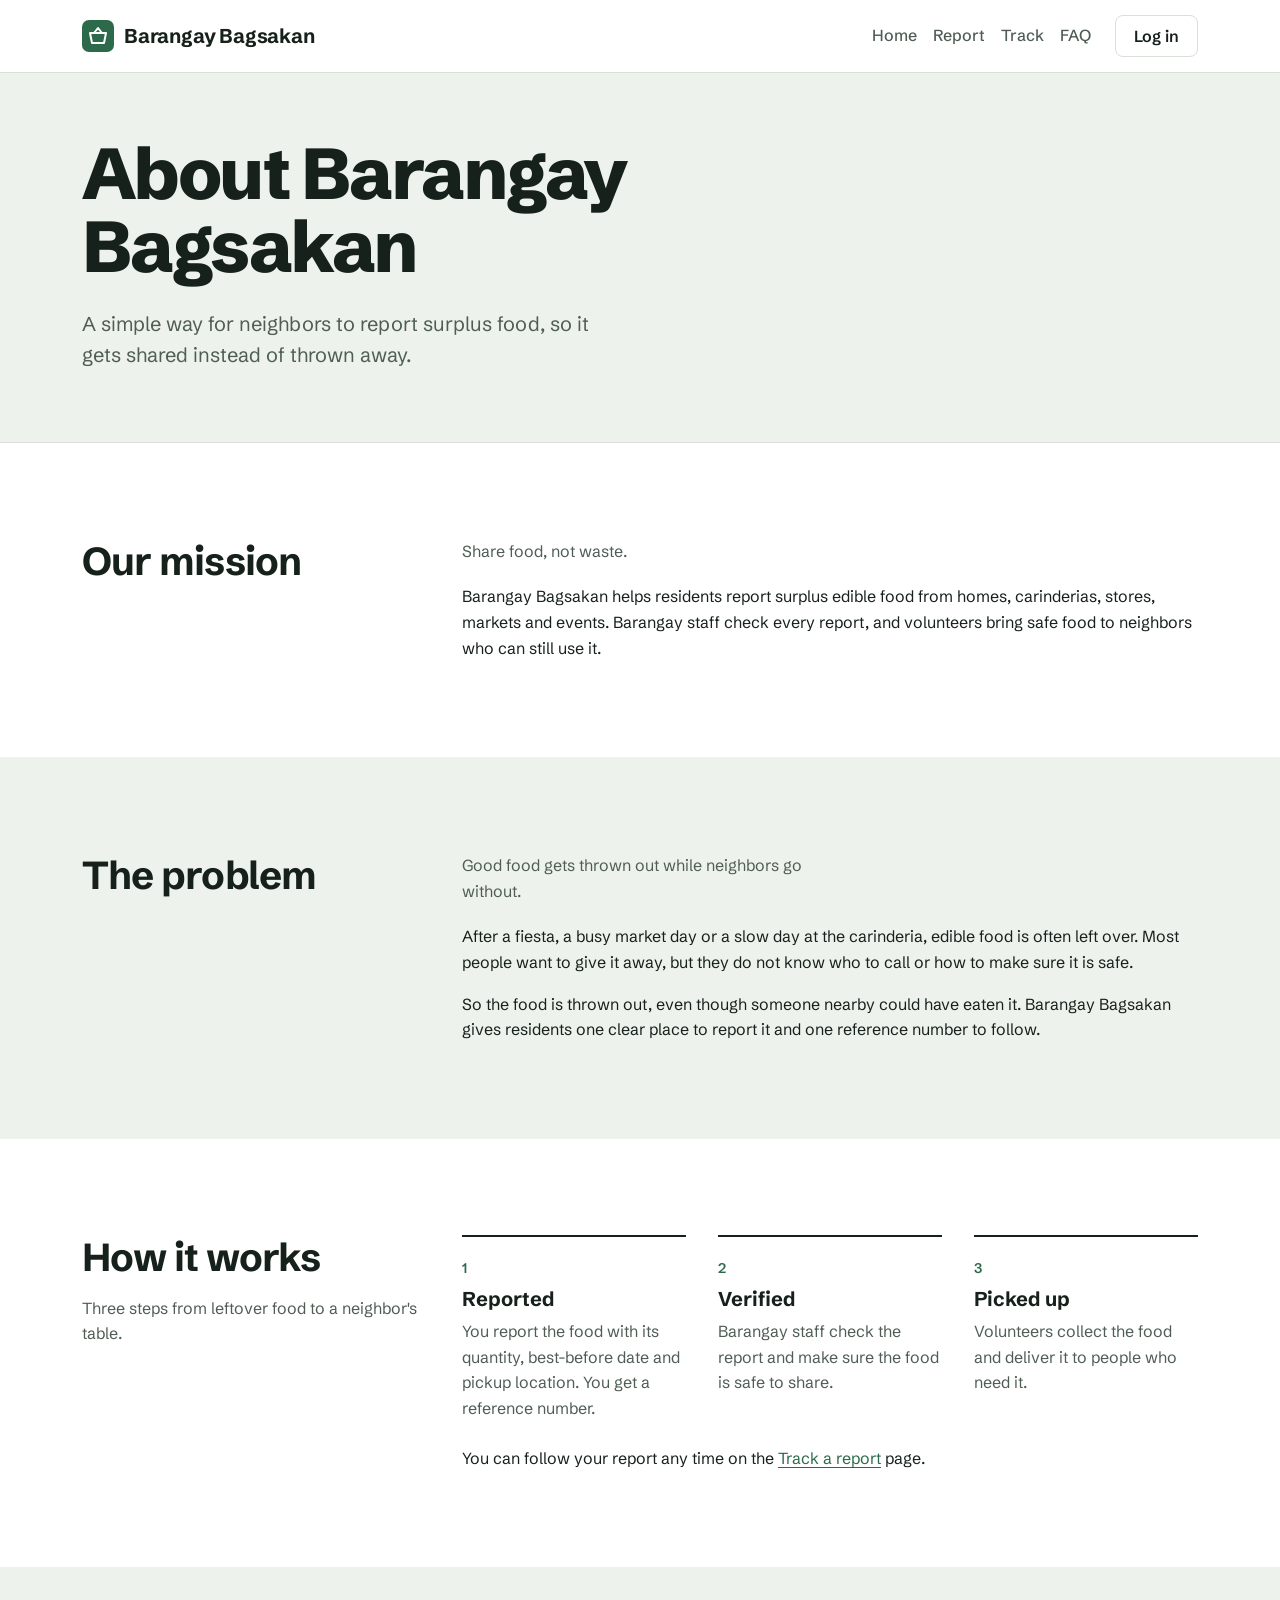
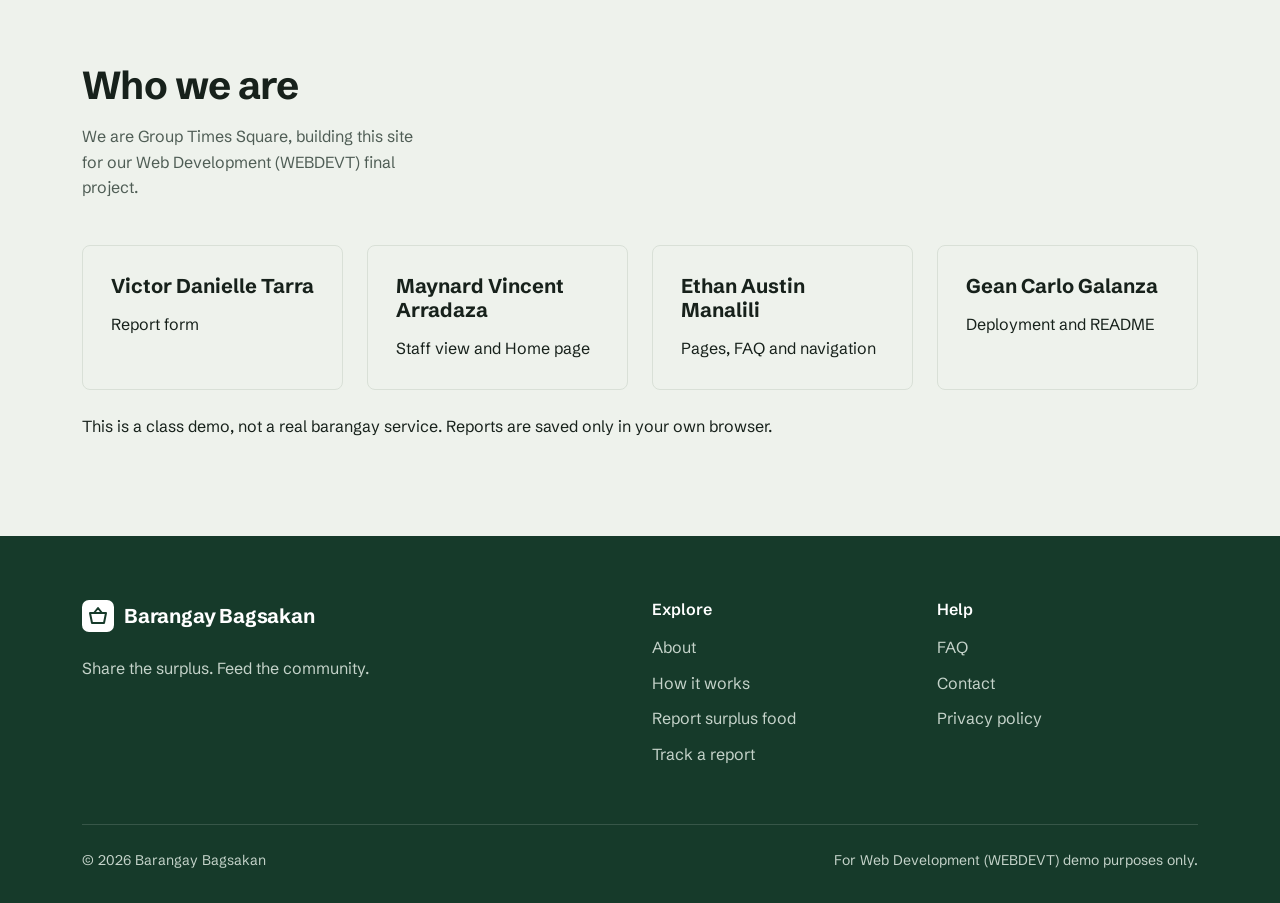
==== about.html @ 2eef6abc "fix FAQ search, add About, Privacy and Login pages" ====
<!doctype html>
<html lang="en">
<head>
    <meta charset="utf-8">
    <meta name="viewport" content="width=device-width, initial-scale=1">
    <meta name="description" content="Learn why Barangay Bagsakan exists, how it works, and who built it.">
    <meta name="theme-color" content="#ffffff">
    <title>About | Barangay Bagsakan</title>

    <!-- Bootstrap 5: grid, navbar (hamburger menu) -->
    <link href="https://cdn.jsdelivr.net/npm/bootstrap@5.3.3/dist/css/bootstrap.min.css" rel="stylesheet" integrity="sha384-QWTKZyjpPEjISv5WaRU9OFeRpok6YctnYmDr5pNlyT2bRjXh0JMhjY6hW+ALEwIH" crossorigin="anonymous">

    <!-- One typeface for the whole site: Schibsted Grotesk -->
    <link rel="preconnect" href="https://fonts.googleapis.com">
    <link rel="preconnect" href="https://fonts.gstatic.com" crossorigin>
    <link href="https://fonts.googleapis.com/css2?family=Schibsted+Grotesk:wght@400;500;600;700;800&display=swap" rel="stylesheet">

    <link rel="stylesheet" href="style.css">
</head>
<body>
    <a class="skip-link" href="#main">Skip to content</a>

    <!-- ========== NAVIGATION (same as every page) ========== -->
    <header class="site-header sticky-top">
        <nav class="navbar navbar-expand-lg" aria-label="Main navigation">
            <div class="container">
                <a class="brand" href="index.html">
                    <svg class="brand-mark" viewBox="0 0 32 32" aria-hidden="true">
                        <rect width="32" height="32" rx="7" />
                        <path d="M8 13h16l-2 10H10z" />
                        <path d="M12 13l4-5 4 5" />
                    </svg>
                    Barangay Bagsakan
                </a>

                <button class="navbar-toggler" type="button" data-bs-toggle="collapse" data-bs-target="#main-menu" aria-controls="main-menu" aria-expanded="false" aria-label="Open menu">
                    <span class="hamburger" aria-hidden="true"><span></span><span></span><span></span></span>
                </button>

                <div class="collapse navbar-collapse" id="main-menu">
                    <ul class="navbar-nav ms-auto align-items-lg-center">
                        <li class="nav-item"><a class="nav-link" href="index.html">Home</a></li>
                        <li class="nav-item"><a class="nav-link" href="report.html">Report</a></li>
                        <li class="nav-item"><a class="nav-link" href="track.html">Track</a></li>
                        <li class="nav-item"><a class="nav-link" href="faq.html">FAQ</a></li>
                        <li class="nav-item nav-actions">
                            <a class="btn btn-outline" href="login.html">Log in</a>
                        </li>
                    </ul>
                </div>
            </div>
        </nav>
    </header>

    <main id="main">

        <section class="hero page-intro" aria-labelledby="page-title">
            <div class="container">
                <h1 class="hero-title" id="page-title">About Barangay Bagsakan</h1>
                <p class="hero-text">A simple way for neighbors to report surplus food, so it gets shared instead of thrown away.</p>
            </div>
        </section>

        <!-- Mission -->
        <section class="section" id="mission" aria-labelledby="mission-title">
            <div class="container">
                <div class="row gy-4">
                    <div class="col-lg-4">
                        <h2 class="section-title" id="mission-title">Our mission</h2>
                    </div>
                    <div class="col-lg-8">
                        <p class="section-lead">Share food, not waste.</p>
                        <p>Barangay Bagsakan helps residents report surplus edible food from homes, carinderias, stores, markets and events. Barangay staff check every report, and volunteers bring safe food to neighbors who can still use it.</p>
                    </div>
                </div>
            </div>
        </section>

        <!-- The problem -->
        <section class="section section-tinted" id="problem" aria-labelledby="problem-title">
            <div class="container">
                <div class="row gy-4">
                    <div class="col-lg-4">
                        <h2 class="section-title" id="problem-title">The problem</h2>
                    </div>
                    <div class="col-lg-8">
                        <p class="section-lead">Good food gets thrown out while neighbors go without.</p>
                        <p class="mb-3">After a fiesta, a busy market day or a slow day at the carinderia, edible food is often left over. Most people want to give it away, but they do not know who to call or how to make sure it is safe.</p>
                        <p>So the food is thrown out, even though someone nearby could have eaten it. Barangay Bagsakan gives residents one clear place to report it and one reference number to follow.</p>
                    </div>
                </div>
            </div>
        </section>

        <!-- How it works -->
        <section class="section" id="how" aria-labelledby="how-title">
            <div class="container">
                <div class="row gy-4">
                    <div class="col-lg-4">
                        <h2 class="section-title" id="how-title">How it works</h2>
                        <p class="section-lead">Three steps from leftover food to a neighbor's table.</p>
                    </div>
                    <div class="col-lg-8">
                        <ol class="steps">
                            <li class="step">
                                <span class="step-number">1</span>
                                <h3 class="step-title">Reported</h3>
                                <p>You report the food with its quantity, best-before date and pickup location. You get a reference number.</p>
                            </li>
                            <li class="step">
                                <span class="step-number">2</span>
                                <h3 class="step-title">Verified</h3>
                                <p>Barangay staff check the report and make sure the food is safe to share.</p>
                            </li>
                            <li class="step">
                                <span class="step-number">3</span>
                                <h3 class="step-title">Picked up</h3>
                                <p>Volunteers collect the food and deliver it to people who need it.</p>
                            </li>
                        </ol>
                        <p class="mt-4">You can follow your report any time on the <a href="track.html">Track a report</a> page.</p>
                    </div>
                </div>
            </div>
        </section>

        <!-- Who we are -->
        <section class="section section-tinted" id="team" aria-labelledby="team-title">
            <div class="container">
                <h2 class="section-title" id="team-title">Who we are</h2>
                <p class="section-lead">We are Group Times Square, building this site for our Web Development (WEBDEVT) final project.</p>

                <div class="row gy-4 mt-1">
                    <div class="col-sm-6 col-lg-3">
                        <div class="side-card h-100">
                            <h3 class="side-title">Victor Danielle Tarra</h3>
                            <p>Report form</p>
                        </div>
                    </div>
                    <div class="col-sm-6 col-lg-3">
                        <div class="side-card h-100">
                            <h3 class="side-title">Maynard Vincent Arradaza</h3>
                            <p>Staff view and Home page</p>
                        </div>
                    </div>
                    <div class="col-sm-6 col-lg-3">
                        <div class="side-card h-100">
                            <h3 class="side-title">Ethan Austin Manalili</h3>
                            <p>Pages, FAQ and navigation</p>
                        </div>
                    </div>
                    <div class="col-sm-6 col-lg-3">
                        <div class="side-card h-100">
                            <h3 class="side-title">Gean Carlo Galanza</h3>
                            <p>Deployment and README</p>
                        </div>
                    </div>
                </div>

                <p class="mt-4">This is a class demo, not a real barangay service. Reports are saved only in your own browser.</p>
            </div>
        </section>

    </main>

    <!-- ========== FOOTER (same as every page) ========== -->
    <footer class="site-footer">
        <div class="container">
            <div class="row gy-4">
                <div class="col-lg-5">
                    <a class="brand brand-light" href="index.html">
                        <svg class="brand-mark" viewBox="0 0 32 32" aria-hidden="true">
                            <rect width="32" height="32" rx="7" />
                            <path d="M8 13h16l-2 10H10z" />
                            <path d="M12 13l4-5 4 5" />
                        </svg>
                        Barangay Bagsakan
                    </a>
                    <p class="footer-tagline">Share the surplus. Feed the community.</p>
                </div>

                <nav class="col-6 col-lg-3 offset-lg-1" aria-label="Footer: explore">
                    <h2 class="footer-heading">Explore</h2>
                    <ul class="footer-links">
                        <li><a href="about.html">About</a></li>
                        <li><a href="index.html#how-it-works">How it works</a></li>
                        <li><a href="report.html">Report surplus food</a></li>
                        <li><a href="track.html">Track a report</a></li>
                    </ul>
                </nav>

                <nav class="col-6 col-lg-3" aria-label="Footer: help">
                    <h2 class="footer-heading">Help</h2>
                    <ul class="footer-links">
                        <li><a href="faq.html">FAQ</a></li>
                        <li><a href="index.html#contact">Contact</a></li>
                        <li><a href="privacy.html">Privacy policy</a></li>
                    </ul>
                </nav>
            </div>

            <div class="footer-bottom">
                <p>&copy; <span id="year">2026</span> Barangay Bagsakan</p>
                <p>For Web Development (WEBDEVT) demo purposes only.</p>
            </div>
        </div>
    </footer>

    <script src="https://cdn.jsdelivr.net/npm/bootstrap@5.3.3/dist/js/bootstrap.bundle.min.js" integrity="sha384-YvpcrYf0tY3lHB60NNkmXc5s9fDVZLESaAA55NDzOxhy9GkcIdslK1eN7N6jIeHz" crossorigin="anonymous"></script>
    <script src="script.js"></script>
</body>
</html>
---- style.css ----
/* =========================================================
   Barangay Bagsakan: shared styles
   Every page links this file so the header, buttons and
   footer look the same everywhere.
   ========================================================= */

:root {
  /* Color */
  --white: #ffffff;
  --sage: #eef2ec;        /* tinted sections */
  --line: #d9e0d7;        /* dividers and borders */
  --ink: #17211b;         /* main text */
  --ink-soft: #4f5d55;    /* secondary text */
  --leaf: #2d6a4b;        /* buttons, links, done states */
  --leaf-dark: #22533a;
  --forest: #163a2a;      /* footer */
  --calamansi: #f2d16b;   /* "Reported" status only */

  /* Type scale (16px base, about 1.25 ratio) */
  --font: "Schibsted Grotesk", "Segoe UI", system-ui, sans-serif;
  --text-sm: 0.875rem;    /* 14px */
  --text-base: 1rem;      /* 16px */
  --text-md: 1.25rem;     /* 20px */
  --text-lg: 1.5625rem;   /* 25px */
  --text-xl: 1.9375rem;   /* 31px */
  --text-2xl: 2.4375rem;  /* 39px */

  /* Spacing and shape */
  --section-space: 6rem;
  --radius: 8px;
  --header-height: 72px;
}

/* ---------- Base ---------- */
html {
  scroll-behavior: smooth;
  scroll-padding-top: var(--header-height); /* anchors don't hide under the sticky header */
}

body {
  font-family: var(--font);
  font-size: var(--text-base);
  line-height: 1.6;
  color: var(--ink);
  background-color: var(--white);
  -webkit-font-smoothing: antialiased;
}

h1, h2, h3 {
  font-family: var(--font);
  color: var(--ink);
  margin: 0;
}

p {
  margin: 0;
}

a {
  color: var(--leaf);
  text-underline-offset: 0.2em;
}

a:hover {
  color: var(--leaf-dark);
}

:focus-visible {
  outline: 3px solid var(--leaf);
  outline-offset: 3px;
  border-radius: 4px;
}

.skip-link {
  position: absolute;
  left: 1rem;
  top: -3rem;
  z-index: 2000;
  padding: 0.5rem 1rem;
  background-color: var(--ink);
  color: var(--white);
  border-radius: var(--radius);
}

.skip-link:focus {
  top: 1rem;
  color: var(--white);
}

/* ---------- Buttons ---------- */
.btn-primary-solid,
.btn-outline {
  display: inline-flex;
  align-items: center;
  justify-content: center;
  min-height: 48px;
  padding: 0.75rem 1.5rem;
  border-radius: var(--radius);
  font-weight: 600;
  font-size: var(--text-base);
  text-decoration: none;
  transition: background-color 0.15s ease, color 0.15s ease, border-color 0.15s ease;
}

.btn-primary-solid {
  background-color: var(--leaf);
  border: 1px solid var(--leaf);
  color: var(--white);
}

.btn-primary-solid:hover,
.btn-primary-solid:focus-visible {
  background-color: var(--leaf-dark);
  border-color: var(--leaf-dark);
  color: var(--white);
}

.btn-outline {
  min-height: 40px;
  padding: 0.5rem 1.125rem;
  background-color: transparent;
  border: 1px solid var(--line);
  color: var(--ink);
}

.btn-outline:hover,
.btn-outline:focus-visible {
  border-color: var(--ink);
  color: var(--ink);
}

/* Small solid button for the navbar (Register) */
.btn-nav-primary {
  display: inline-flex;
  align-items: center;
  justify-content: center;
  min-height: 40px;
  padding: 0.5rem 1.125rem;
  border-radius: var(--radius);
  border: 1px solid var(--leaf);
  background-color: var(--leaf);
  color: var(--white);
  font-weight: 600;
  text-decoration: none;
  transition: background-color 0.15s ease, border-color 0.15s ease;
}

.btn-nav-primary:hover,
.btn-nav-primary:focus-visible {
  background-color: var(--leaf-dark);
  border-color: var(--leaf-dark);
  color: var(--white);
}

.nav-actions {
  display: flex;
  gap: 0.5rem;
}

/* ---------- Status tags (used in the slip and listings) ---------- */
.status {
  display: inline-block;
  padding: 0.25rem 0.625rem;
  border-radius: 4px;
  font-size: var(--text-sm);
  font-weight: 600;
  line-height: 1.4;
  white-space: nowrap;
}

.status-reported { background-color: var(--calamansi); color: #4d3c00; }
.status-verified { background-color: #d6e8dc; color: #1c4a33; }
.status-picked   { background-color: var(--leaf); color: var(--white); }
.status-info     { background-color: #f5a524; color: #2b1d00; }   /* Requires more info */
.status-rejected { background-color: #f4d6d1; color: #7a2418; }   /* Rejected */

/* =========================================================
   1. HEADER / NAVIGATION
   ========================================================= */
.site-header {
  background-color: var(--white);
  border-bottom: 1px solid var(--line);
}

.site-header .navbar {
  min-height: var(--header-height);
  padding: 0;
}

.brand {
  display: inline-flex;
  align-items: center;
  gap: 0.625rem;
  font-size: var(--text-md);
  font-weight: 700;
  letter-spacing: -0.01em;
  color: var(--ink);
  text-decoration: none;
}

.brand:hover {
  color: var(--ink);
}

.brand-mark {
  width: 32px;
  height: 32px;
  flex-shrink: 0;
}

.brand-mark rect {
  fill: var(--leaf);
}

.brand-mark path {
  fill: none;
  stroke: var(--white);
  stroke-width: 2;
  stroke-linejoin: round;
  stroke-linecap: round;
}

.navbar .nav-link {
  position: relative;
  padding: 0.5rem 0.875rem;
  font-weight: 500;
  color: var(--ink-soft);
}

.navbar .nav-link:hover,
.navbar .nav-link.active {
  color: var(--ink);
}

/* Current page: a short line under the link (desktop) */
@media (min-width: 992px) {
  .navbar .nav-link.active::after {
    content: "";
    position: absolute;
    left: 0.875rem;
    right: 0.875rem;
    bottom: -1px;
    height: 2px;
    background-color: var(--leaf);
  }

  .site-header .navbar-nav {
    align-self: stretch;
  }

  .site-header .nav-item {
    display: flex;
    align-items: center;
  }

  .site-header .nav-link {
    height: 100%;
    display: flex;
    align-items: center;
  }

  .nav-actions {
    margin-left: 1rem;
  }
}

/* Hamburger: three bars that become an X when the menu is open */
.navbar-toggler {
  width: 44px;
  height: 44px;
  padding: 0;
  border: 1px solid var(--line);
  border-radius: var(--radius);
}

.navbar-toggler:focus {
  box-shadow: none;
}

.hamburger {
  display: flex;
  flex-direction: column;
  gap: 5px;
  width: 20px;
  margin: 0 auto;
}

.hamburger span {
  display: block;
  height: 2px;
  background-color: var(--ink);
  border-radius: 1px;
  transition: transform 0.2s ease, opacity 0.2s ease;
}

.navbar-toggler[aria-expanded="true"] .hamburger span:nth-child(1) { transform: translateY(7px) rotate(45deg); }
.navbar-toggler[aria-expanded="true"] .hamburger span:nth-child(2) { opacity: 0; }
.navbar-toggler[aria-expanded="true"] .hamburger span:nth-child(3) { transform: translateY(-7px) rotate(-45deg); }

/* Mobile menu */
@media (max-width: 991.98px) {
  .navbar-collapse {
    padding: 0.5rem 0 1.25rem;
  }

  .navbar .nav-link {
    padding: 0.75rem 0;
    min-height: 44px;
    border-bottom: 1px solid var(--line);
  }

  .navbar .nav-link.active {
    color: var(--leaf);
  }

  /* Log in and Register share one row, each half the width */
  .nav-actions {
    margin-top: 1rem;
  }

  .nav-actions .btn-outline,
  .nav-actions .btn-nav-primary {
    flex: 1;
    min-height: 48px;
  }
}

/* =========================================================
   2. HERO
   ========================================================= */
.hero {
  padding: 5.5rem 0 6rem;
  background-color: var(--sage);
  border-bottom: 1px solid var(--line);
}

.hero-title {
  font-size: clamp(2.75rem, 1.6rem + 4.2vw, 4.5rem);
  font-weight: 800;
  line-height: 1.02;
  letter-spacing: -0.035em;
  max-width: 10ch;
  margin-bottom: 1.5rem;
}

.hero-text {
  font-size: var(--text-md);
  line-height: 1.55;
  color: var(--ink-soft);
  max-width: 34rem;
  margin-bottom: 2.25rem;
}

.hero-text strong {
  font-weight: 600;
  color: var(--ink);
}

.hero-actions {
  display: flex;
  flex-wrap: wrap;
  align-items: center;
  gap: 1rem 1.75rem;
}

.hero-actions .btn-primary-solid {
  min-height: 56px;
  padding: 0.875rem 2rem;
  font-size: var(--text-md);
}

.hero-track {
  color: var(--ink-soft);
}

.hero-track a {
  font-weight: 600;
}

/* ---------- Report slip ---------- */
.slip {
  margin: 0;
  background-color: var(--white);
  border: 1px solid var(--line);
  border-radius: 12px;
  box-shadow: 0 1px 2px rgba(23, 33, 27, 0.06), 0 12px 32px -12px rgba(23, 33, 27, 0.18);
}

.slip-head {
  display: flex;
  justify-content: space-between;
  align-items: flex-start;
  gap: 1rem;
  padding: 1.5rem 1.75rem 1.25rem;
  border-bottom: 1px solid var(--line);
}

.slip-label {
  display: block;
  font-size: var(--text-sm);
  color: var(--ink-soft);
}

.slip-ref {
  display: block;
  font-size: var(--text-lg);
  font-weight: 700;
  letter-spacing: 0.01em;
  font-variant-numeric: tabular-nums;
}

.slip-details {
  display: grid;
  grid-template-columns: 1fr 1fr;
  gap: 1.25rem 1.5rem;
  margin: 0;
  padding: 1.5rem 1.75rem;
}

.slip-details dt {
  font-size: var(--text-sm);
  font-weight: 400;
  color: var(--ink-soft);
}

.slip-details dd {
  margin: 0;
  font-weight: 600;
}

/* Tear line with two notches, like a claim stub */
.slip-progress {
  position: relative;
  display: grid;
  grid-template-columns: repeat(3, 1fr);
  margin: 0;
  padding: 1.75rem 1.75rem 1.5rem;
  list-style: none;
  border-top: 1px dashed var(--line);
}

.slip-progress::before,
.slip-progress::after {
  content: "";
  position: absolute;
  top: -10px;
  width: 20px;
  height: 20px;
  border-radius: 50%;
  background-color: var(--sage);
  border: 1px solid var(--line);
}

.slip-progress::before { left: -11px; clip-path: inset(0 0 0 50%); }
.slip-progress::after  { right: -11px; clip-path: inset(0 50% 0 0); }

.slip-progress li {
  position: relative;
  padding-top: 1.5rem;
}

/* Dot for each step */
.slip-progress li::before {
  content: "";
  position: absolute;
  top: 0;
  left: 0;
  z-index: 1;
  width: 12px;
  height: 12px;
  border-radius: 50%;
  background-color: var(--white);
  border: 2px solid var(--line);
}

/* Line connecting the dots */
.slip-progress li:not(:last-child)::after {
  content: "";
  position: absolute;
  top: 5px;
  left: 12px;
  right: 0;
  height: 2px;
  background-color: var(--line);
}

.slip-progress .is-done::before,
.slip-progress .is-done::after {
  background-color: var(--leaf);
  border-color: var(--leaf);
}

.slip-progress .is-current::before {
  border-color: var(--leaf);
  box-shadow: 0 0 0 4px #d6e8dc;
}

.step-name {
  display: block;
  font-size: var(--text-sm);
  font-weight: 600;
}

.step-time {
  display: block;
  font-size: var(--text-sm);
  color: var(--ink-soft);
}

.slip-progress li:not(.is-done):not(.is-current) .step-name {
  color: var(--ink-soft);
}

/* =========================================================
   SHARED SECTION STYLES
   ========================================================= */
.section {
  padding: var(--section-space) 0;
}

.section-tinted {
  background-color: var(--sage);
}

.section-title {
  font-size: clamp(var(--text-xl), 1.4rem + 1.4vw, var(--text-2xl));
  font-weight: 700;
  line-height: 1.15;
  letter-spacing: -0.02em;
  margin-bottom: 1rem;
}

.section-lead {
  color: var(--ink-soft);
  max-width: 22rem;
  margin-bottom: 1.25rem;
}

.section-head {
  display: flex;
  flex-wrap: wrap;
  justify-content: space-between;
  align-items: baseline;
  gap: 0.5rem 2rem;
  margin-bottom: 2rem;
}

.section-head .section-title {
  margin-bottom: 0;
}

.text-link {
  font-weight: 600;
}

/* =========================================================
   4. HOW IT WORKS
   ========================================================= */
.steps {
  display: grid;
  grid-template-columns: repeat(3, 1fr);
  gap: 2rem;
  margin: 0;
  padding: 0;
  list-style: none;
}

.step {
  padding-top: 1.25rem;
  border-top: 2px solid var(--ink);
}

.step-number {
  display: block;
  font-size: var(--text-sm);
  font-weight: 600;
  color: var(--leaf);
  margin-bottom: 0.5rem;
}

.step-title {
  font-size: var(--text-md);
  font-weight: 700;
  margin-bottom: 0.5rem;
}

.step p {
  color: var(--ink-soft);
}

/* =========================================================
   5. STATISTICS
   ========================================================= */
.stats {
  background-color: var(--sage);
  border-top: 1px solid var(--line);
  border-bottom: 1px solid var(--line);
}

.stats-list {
  display: grid;
  grid-template-columns: repeat(3, 1fr);
  margin: 0;
}

.stat {
  display: flex;
  flex-direction: column-reverse; /* number shows above its label */
  padding: 2.5rem 0 2.5rem 2rem;
  border-left: 1px solid var(--line);
}

.stat:first-child {
  padding-left: 0;
  border-left: none;
}

.stat dt {
  font-weight: 400;
  color: var(--ink-soft);
}

.stat dd {
  margin: 0;
  font-size: var(--text-2xl);
  font-weight: 700;
  line-height: 1.2;
  letter-spacing: -0.02em;
  font-variant-numeric: tabular-nums;
}

/* =========================================================
   6. RECENT REPORTS (listing board)
   ========================================================= */
.listings {
  margin: 0;
  padding: 0;
  list-style: none;
  border-top: 1px solid var(--ink);
}

.listing {
  display: grid;
  grid-template-columns: 2fr 2fr 1fr 8rem;
  align-items: center;
  gap: 1rem;
  padding: 1.25rem 0;
  border-bottom: 1px solid var(--line);
}

.listing-name {
  font-size: var(--text-md);
  font-weight: 600;
}

.listing-category,
.listing-qty {
  color: var(--ink-soft);
}

.listing-qty {
  font-variant-numeric: tabular-nums;
}

.listing .status {
  justify-self: end;
}

.listings-note {
  margin-top: 1rem;
  font-size: var(--text-sm);
  color: var(--ink-soft);
}

/* =========================================================
   7. FAQ (Bootstrap accordion, flush style)
   ========================================================= */
.faq {
  --bs-accordion-bg: transparent;
  --bs-accordion-border-color: var(--line);
  --bs-accordion-btn-padding-x: 0;
  --bs-accordion-btn-padding-y: 1.25rem;
  --bs-accordion-body-padding-x: 0;
  --bs-accordion-body-padding-y: 0;
  --bs-accordion-btn-color: var(--ink);
  --bs-accordion-active-color: var(--ink);
  --bs-accordion-active-bg: transparent;
  --bs-accordion-btn-focus-box-shadow: none;
  /* Plus / minus icons instead of the default chevron */
  --bs-accordion-btn-icon: url("data:image/svg+xml,%3csvg xmlns='http://www.w3.org/2000/svg' viewBox='0 0 16 16'%3e%3cpath d='M8 2v12M2 8h12' stroke='%2317211b' stroke-width='1.6' stroke-linecap='round'/%3e%3c/svg%3e");
  --bs-accordion-btn-active-icon: url("data:image/svg+xml,%3csvg xmlns='http://www.w3.org/2000/svg' viewBox='0 0 16 16'%3e%3cpath d='M2 8h12' stroke='%232d6a4b' stroke-width='1.6' stroke-linecap='round'/%3e%3c/svg%3e");
  --bs-accordion-btn-icon-transform: none;
  --bs-accordion-btn-icon-width: 1rem;
  border-top: 1px solid var(--ink);
}

.faq .accordion-item {
  background-color: transparent;
}

.faq .accordion-button {
  font-size: var(--text-md);
  font-weight: 600;
  background-color: transparent;
}

.faq .accordion-button:focus-visible {
  outline: 3px solid var(--leaf);
  outline-offset: -3px;
}

.faq .accordion-body {
  max-width: 40rem;
  padding-bottom: 1.5rem;
  color: var(--ink-soft);
}

/* =========================================================
   8. CONTACT
   ========================================================= */
.contact-list {
  display: grid;
  grid-template-columns: repeat(3, 1fr);
  gap: 2rem;
  margin: 1rem 0 0;
}

.contact-item {
  padding-top: 1.25rem;
  border-top: 1px solid var(--line);
}

.contact-item dt {
  font-weight: 600;
  margin-bottom: 0.375rem;
}

.contact-item dd {
  margin: 0;
  color: var(--ink-soft);
}

/* =========================================================
   9. FOOTER (same on every page)
   ========================================================= */
.site-footer {
  padding: 4rem 0 2rem;
  background-color: var(--forest);
  color: #c5d3ca;
}

.brand-light,
.brand-light:hover {
  color: var(--white);
}

.brand-light .brand-mark rect {
  fill: var(--white);
}

.brand-light .brand-mark path {
  stroke: var(--forest);
}

.footer-tagline {
  margin-top: 1rem;
  max-width: 20rem;
}

.footer-heading {
  font-size: var(--text-base);
  font-weight: 600;
  color: var(--white);
  margin-bottom: 1rem;
}

.footer-links {
  margin: 0;
  padding: 0;
  list-style: none;
}

.footer-links li + li {
  margin-top: 0.625rem;
}

.footer-links a {
  color: #c5d3ca;
  text-decoration: none;
}

.footer-links a:hover {
  color: var(--white);
  text-decoration: underline;
}

.site-footer :focus-visible {
  outline-color: var(--calamansi);
}

.footer-bottom {
  display: flex;
  flex-wrap: wrap;
  justify-content: space-between;
  gap: 0.5rem 2rem;
  margin-top: 3.5rem;
  padding-top: 1.5rem;
  border-top: 1px solid rgba(255, 255, 255, 0.14);
  font-size: var(--text-sm);
}

/* =========================================================
   RESPONSIVE
   ========================================================= */

/* Tablet */
@media (max-width: 991.98px) {
  :root {
    --section-space: 4.5rem;
  }

  .hero {
    padding: 3.5rem 0 4rem;
  }

  .section-lead {
    max-width: 34rem;
  }

  .slip {
    max-width: 34rem;
  }
}

/* Small tablet and phones */
@media (max-width: 767.98px) {
  .steps,
  .contact-list {
    grid-template-columns: 1fr;
    gap: 1.75rem;
  }

  .stats-list {
    grid-template-columns: 1fr;
  }

  .stat,
  .stat:first-child {
    padding: 1.25rem 0;
    border-left: none;
    border-top: 1px solid var(--line);
    flex-direction: row-reverse;
    justify-content: space-between;
    align-items: baseline;
    gap: 1rem;
  }

  .stat:first-child {
    border-top: none;
  }

  .stat dd {
    font-size: var(--text-xl);
  }

  /* Listing rows: name + status on top, details underneath */
  .listing {
    grid-template-columns: 1fr auto;
    grid-template-areas:
      "name status"
      "category qty";
    gap: 0.25rem 1rem;
  }

  .listing-name     { grid-area: name; }
  .listing .status  { grid-area: status; }
  .listing-category { grid-area: category; }
  .listing-qty      { grid-area: qty; text-align: right; }
}

/* Phones */
@media (max-width: 575.98px) {
  :root {
    --section-space: 3.5rem;
  }

  .hero-actions {
    flex-direction: column;
    align-items: stretch;
  }

  .hero-actions .btn-primary-solid {
    width: 100%;
  }

  .hero-track {
    text-align: center;
  }

  .slip-head,
  .slip-details {
    padding-left: 1.25rem;
    padding-right: 1.25rem;
  }

  .slip-progress {
    padding: 1.5rem 1.25rem 1.25rem;
  }

  .faq .accordion-button {
    font-size: var(--text-base);
  }

  .footer-bottom {
    flex-direction: column;
  }
}

/* Respect users who turn off motion */
@media (prefers-reduced-motion: reduce) {
  html { scroll-behavior: auto; }
  *, *::before, *::after { transition: none !important; }
}

/* =========================================================
   REPORT PAGE (report.html)
   ========================================================= */
.page-intro {
  padding: 4rem 0 4.5rem;
}

.page-intro .hero-title {
  max-width: 14ch;
}

.page-intro .hero-text {
  margin-bottom: 0;
}

.report-form .form-group {
  border: 0;
  border-top: 1px solid var(--line);
  padding: 2rem 0 0.5rem;
  margin: 0 0 1.5rem;
}

.report-form .form-group:first-child {
  border-top: 0;
  padding-top: 0;
}

.report-form legend {
  float: none;
  width: auto;
  padding: 0;
  margin-bottom: 1.25rem;
  font-size: var(--text-md);
  font-weight: 700;
  letter-spacing: -0.01em;
}

.form-hint {
  margin: -0.5rem 0 1.25rem;
  color: var(--ink-soft);
}

.field {
  margin-bottom: 1.5rem;
}

.field-row {
  display: grid;
  grid-template-columns: 1fr 1fr;
  gap: 0 1.5rem;
}

.field label {
  display: block;
  margin-bottom: 0.375rem;
  font-weight: 600;
}

.optional {
  font-weight: 400;
  color: var(--ink-soft);
}

.report-form .form-control,
.report-form .form-select {
  min-height: 48px;
  padding: 0.625rem 0.875rem;
  border: 1px solid #aab5ac;
  border-radius: var(--radius);
  background-color: var(--white);
  color: var(--ink);
  font-family: var(--font);
  font-size: var(--text-base);
  box-shadow: none;
}

.report-form textarea.form-control {
  min-height: 6rem;
}

.report-form .form-control:focus,
.report-form .form-select:focus {
  border-color: var(--leaf);
  outline: 3px solid var(--leaf);
  outline-offset: 2px;
  box-shadow: none;
}

.report-form [aria-invalid="true"] {
  border-color: #a63a2b;
}

.field-error {
  margin: 0.375rem 0 0;
  font-size: var(--text-sm);
  font-weight: 600;
  color: #a63a2b;
}

.field-check {
  display: grid;
  grid-template-columns: auto 1fr;
  gap: 0 0.75rem;
  align-items: start;
}

.field-check .form-check-input {
  width: 1.375rem;
  height: 1.375rem;
  margin-top: 0.125rem;
  border: 1px solid #aab5ac;
}

.field-check .form-check-input:checked {
  background-color: var(--leaf);
  border-color: var(--leaf);
}

.field-check label {
  margin: 0;
  font-weight: 500;
}

.field-check .field-error {
  grid-column: 2;
}

.report-form .btn-primary-solid {
  min-height: 56px;
  padding: 0.875rem 2rem;
  font-size: var(--text-md);
}

.side-card {
  padding: 1.75rem;
  background-color: var(--sage);
  border: 1px solid var(--line);
  border-radius: var(--radius);
}

.side-title {
  margin: 0 0 0.875rem;
  font-size: var(--text-md);
  font-weight: 700;
}

.side-steps,
.side-list {
  margin: 0 0 1.75rem;
  padding-left: 1.25rem;
  color: var(--ink-soft);
}

.side-steps li,
.side-list li {
  margin-bottom: 0.5rem;
}

.side-list {
  margin-bottom: 0;
}

.side-steps strong {
  color: var(--ink);
}

.form-success {
  padding: 2rem;
  border: 1px solid var(--line);
  border-radius: var(--radius);
  background-color: var(--white);
}

.form-success[hidden],
.report-form[hidden] {
  display: none;
}

.form-success .status {
  margin-bottom: 1rem;
}

.success-ref {
  margin: 0 0 1.75rem;
  font-size: var(--text-xl);
  font-weight: 800;
  letter-spacing: 0.02em;
}

@media (max-width: 991.98px) {
  .page-intro {
    padding: 3rem 0 3.5rem;
  }
}

@media (max-width: 575.98px) {
  .field-row {
    grid-template-columns: 1fr;
  }

  .report-form .btn-primary-solid {
    width: 100%;
  }

  .form-success {
    padding: 1.5rem;
  }
}

/* Photo upload */
.field-hint {
  margin: 0.375rem 0 0;
  font-size: var(--text-sm);
}

.report-form input[type="file"]::file-selector-button {
  margin-right: 0.875rem;
  padding: 0.5rem 1rem;
  border: 0;
  border-right: 1px solid #aab5ac;
  background-color: var(--sage);
  color: var(--ink);
  font-family: var(--font);
  font-weight: 600;
  cursor: pointer;
}

.photo-preview {
  display: flex;
  align-items: center;
  gap: 1rem;
  margin: 1rem 0 0;
}

.photo-preview[hidden] {
  display: none;
}

.photo-preview img {
  width: 120px;
  height: 120px;
  object-fit: cover;
  border: 1px solid var(--line);
  border-radius: var(--radius);
}
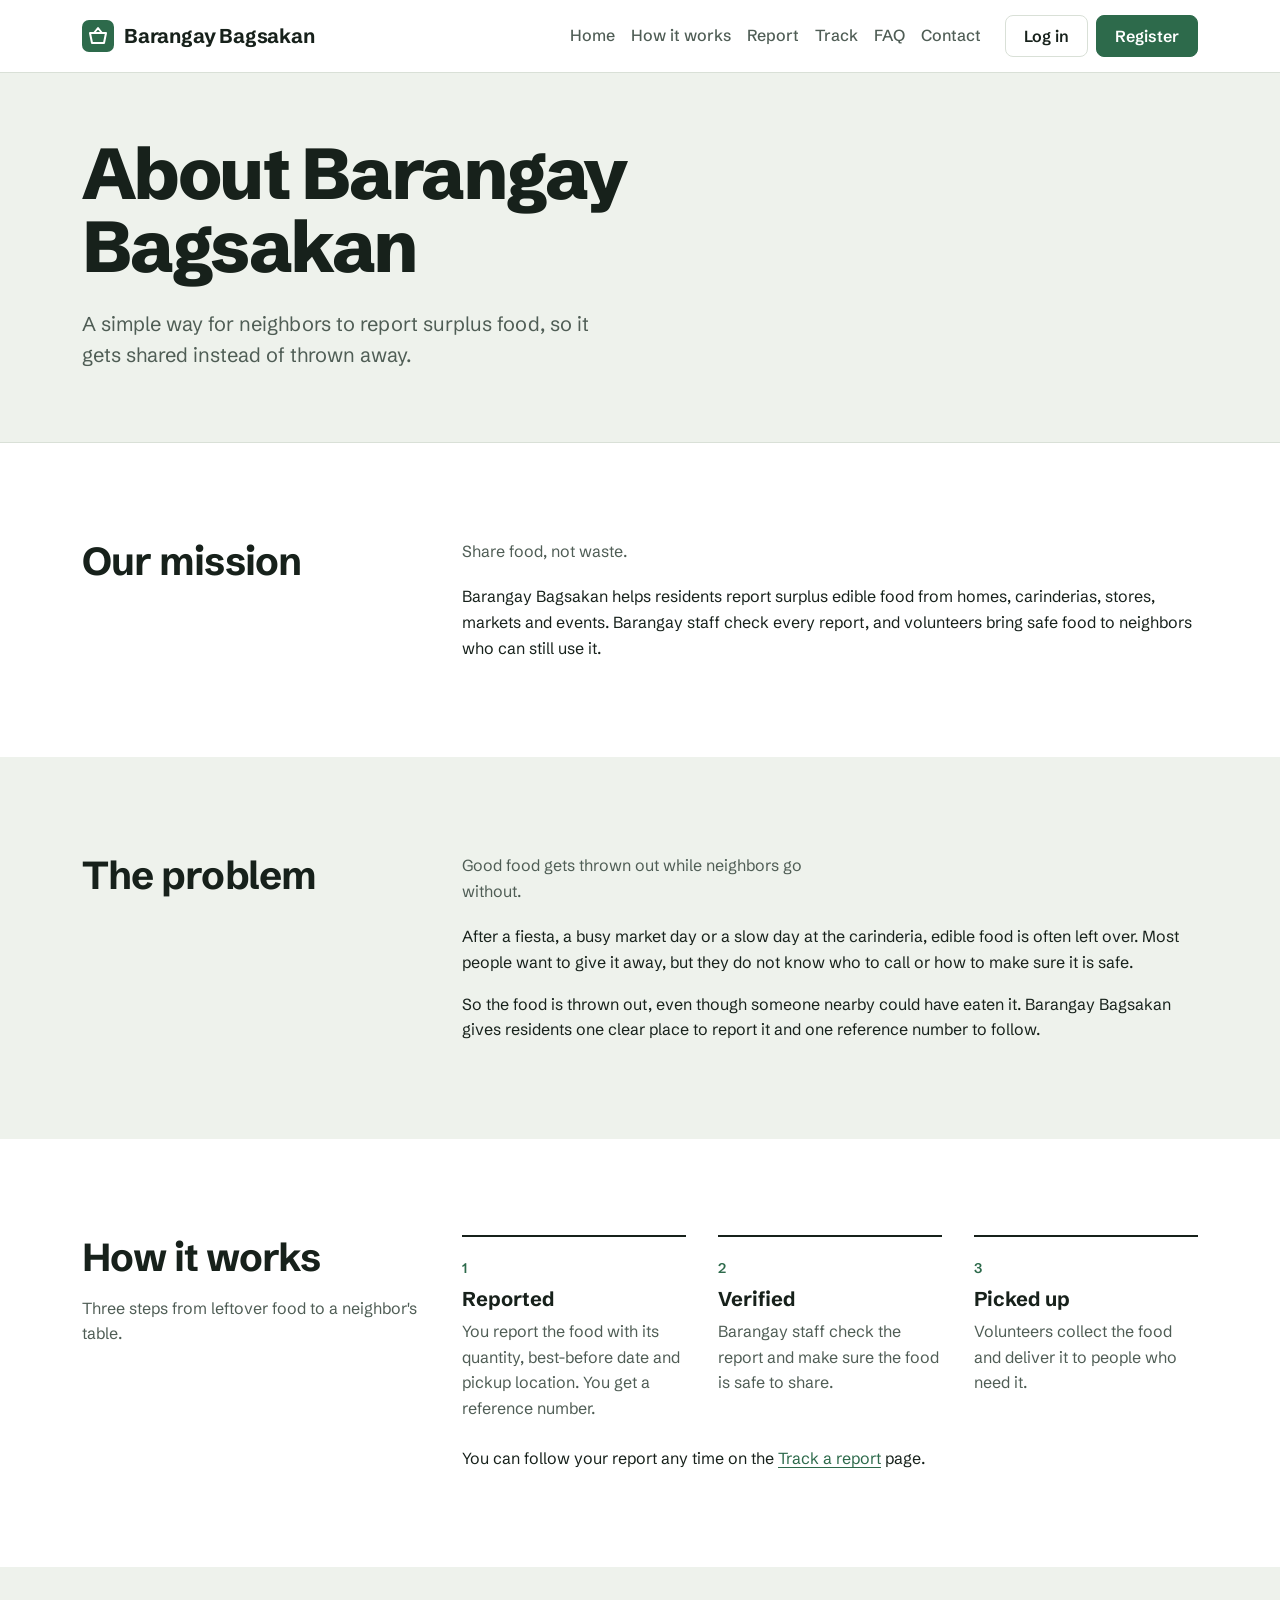
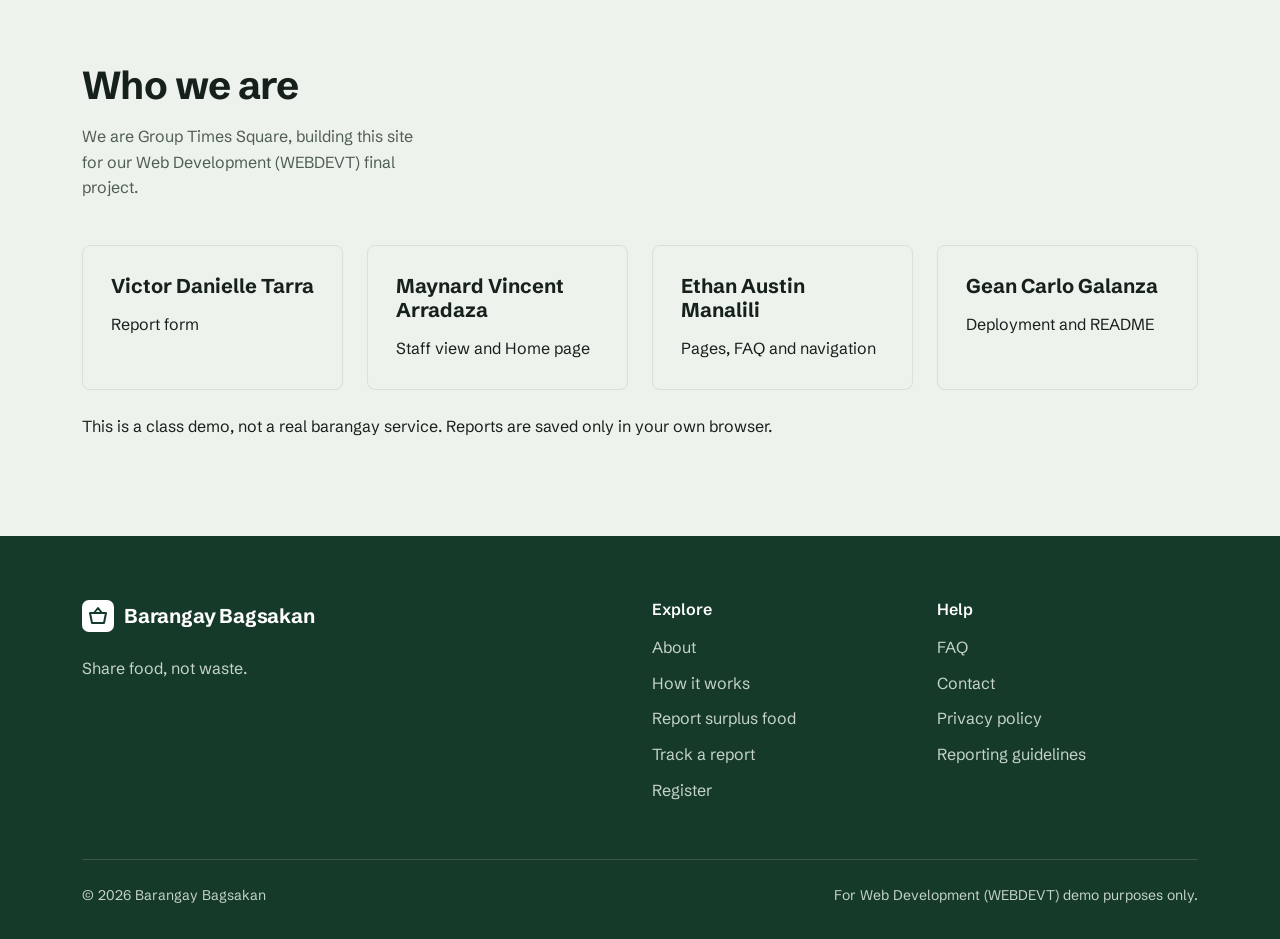
==== commit 52c9bd3a: "Accounts, admin dashboard, required photo, and full worksheet fields - Register and log in: donor ac" ====
--- a/about.html
+++ b/about.html
@@ -22,34 +22,37 @@
 
     <!-- ========== NAVIGATION (same as every page) ========== -->
     <header class="site-header sticky-top">
-        <nav class="navbar navbar-expand-lg" aria-label="Main navigation">
-            <div class="container">
-                <a class="brand" href="index.html">
-                    <svg class="brand-mark" viewBox="0 0 32 32" aria-hidden="true">
-                        <rect width="32" height="32" rx="7" />
-                        <path d="M8 13h16l-2 10H10z" />
-                        <path d="M12 13l4-5 4 5" />
-                    </svg>
-                    Barangay Bagsakan
-                </a>
-
-                <button class="navbar-toggler" type="button" data-bs-toggle="collapse" data-bs-target="#main-menu" aria-controls="main-menu" aria-expanded="false" aria-label="Open menu">
-                    <span class="hamburger" aria-hidden="true"><span></span><span></span><span></span></span>
-                </button>
-
-                <div class="collapse navbar-collapse" id="main-menu">
-                    <ul class="navbar-nav ms-auto align-items-lg-center">
-                        <li class="nav-item"><a class="nav-link" href="index.html">Home</a></li>
-                        <li class="nav-item"><a class="nav-link" href="report.html">Report</a></li>
-                        <li class="nav-item"><a class="nav-link" href="track.html">Track</a></li>
-                        <li class="nav-item"><a class="nav-link" href="faq.html">FAQ</a></li>
-                        <li class="nav-item nav-actions">
-                            <a class="btn btn-outline" href="login.html">Log in</a>
-                        </li>
-                    </ul>
-                </div>
-            </div>
-        </nav>
+      <nav class="navbar navbar-expand-lg" aria-label="Main navigation">
+        <div class="container">
+          <a class="brand" href="index.html">
+            <svg class="brand-mark" viewBox="0 0 32 32" aria-hidden="true">
+              <rect width="32" height="32" rx="7" />
+              <path d="M8 13h16l-2 10H10z" />
+              <path d="M12 13l4-5 4 5" />
+            </svg>
+            Barangay Bagsakan
+          </a>
+
+          <button class="navbar-toggler" type="button" data-bs-toggle="collapse" data-bs-target="#main-menu" aria-controls="main-menu" aria-expanded="false" aria-label="Open menu">
+            <span class="hamburger" aria-hidden="true"><span></span><span></span><span></span></span>
+          </button>
+
+          <div class="collapse navbar-collapse" id="main-menu">
+            <ul class="navbar-nav ms-auto align-items-lg-center">
+              <li class="nav-item"><a class="nav-link" href="index.html">Home</a></li>
+              <li class="nav-item"><a class="nav-link" href="how-it-works.html">How it works</a></li>
+              <li class="nav-item"><a class="nav-link" href="report.html">Report</a></li>
+              <li class="nav-item"><a class="nav-link" href="track.html">Track</a></li>
+              <li class="nav-item"><a class="nav-link" href="faq.html">FAQ</a></li>
+              <li class="nav-item"><a class="nav-link" href="contact.html">Contact</a></li>
+              <li class="nav-item nav-actions">
+                <a class="btn btn-outline" href="login.html">Log in</a>
+                <a class="btn btn-nav-primary" href="register.html">Register</a>
+              </li>
+            </ul>
+          </div>
+        </div>
+      </nav>
     </header>
 
     <main id="main">
@@ -165,48 +168,51 @@
 
     <!-- ========== FOOTER (same as every page) ========== -->
     <footer class="site-footer">
-        <div class="container">
-            <div class="row gy-4">
-                <div class="col-lg-5">
-                    <a class="brand brand-light" href="index.html">
-                        <svg class="brand-mark" viewBox="0 0 32 32" aria-hidden="true">
-                            <rect width="32" height="32" rx="7" />
-                            <path d="M8 13h16l-2 10H10z" />
-                            <path d="M12 13l4-5 4 5" />
-                        </svg>
-                        Barangay Bagsakan
-                    </a>
-                    <p class="footer-tagline">Share the surplus. Feed the community.</p>
-                </div>
-
-                <nav class="col-6 col-lg-3 offset-lg-1" aria-label="Footer: explore">
-                    <h2 class="footer-heading">Explore</h2>
-                    <ul class="footer-links">
-                        <li><a href="about.html">About</a></li>
-                        <li><a href="index.html#how-it-works">How it works</a></li>
-                        <li><a href="report.html">Report surplus food</a></li>
-                        <li><a href="track.html">Track a report</a></li>
-                    </ul>
-                </nav>
-
-                <nav class="col-6 col-lg-3" aria-label="Footer: help">
-                    <h2 class="footer-heading">Help</h2>
-                    <ul class="footer-links">
-                        <li><a href="faq.html">FAQ</a></li>
-                        <li><a href="index.html#contact">Contact</a></li>
-                        <li><a href="privacy.html">Privacy policy</a></li>
-                    </ul>
-                </nav>
-            </div>
-
-            <div class="footer-bottom">
-                <p>&copy; <span id="year">2026</span> Barangay Bagsakan</p>
-                <p>For Web Development (WEBDEVT) demo purposes only.</p>
-            </div>
+      <div class="container">
+        <div class="row gy-4">
+          <div class="col-lg-5">
+            <a class="brand brand-light" href="index.html">
+              <svg class="brand-mark" viewBox="0 0 32 32" aria-hidden="true">
+              <rect width="32" height="32" rx="7" />
+              <path d="M8 13h16l-2 10H10z" />
+              <path d="M12 13l4-5 4 5" />
+            </svg>
+              Barangay Bagsakan
+            </a>
+            <p class="footer-tagline">Share food, not waste.</p>
+          </div>
+
+          <nav class="col-6 col-lg-3 offset-lg-1" aria-label="Footer: explore">
+            <h2 class="footer-heading">Explore</h2>
+            <ul class="footer-links">
+              <li><a href="about.html">About</a></li>
+              <li><a href="how-it-works.html">How it works</a></li>
+              <li><a href="report.html">Report surplus food</a></li>
+              <li><a href="track.html">Track a report</a></li>
+              <li><a href="register.html">Register</a></li>
+            </ul>
+          </nav>
+
+          <nav class="col-6 col-lg-3" aria-label="Footer: help">
+            <h2 class="footer-heading">Help</h2>
+            <ul class="footer-links">
+              <li><a href="faq.html">FAQ</a></li>
+              <li><a href="contact.html">Contact</a></li>
+              <li><a href="privacy.html">Privacy policy</a></li>
+              <li><a href="how-it-works.html#guidelines">Reporting guidelines</a></li>
+            </ul>
+          </nav>
         </div>
+
+        <div class="footer-bottom">
+          <p>&copy; <span id="year">2026</span> Barangay Bagsakan</p>
+          <p>For Web Development (WEBDEVT) demo purposes only.</p>
+        </div>
+      </div>
     </footer>
 
     <script src="https://cdn.jsdelivr.net/npm/bootstrap@5.3.3/dist/js/bootstrap.bundle.min.js" integrity="sha384-YvpcrYf0tY3lHB60NNkmXc5s9fDVZLESaAA55NDzOxhy9GkcIdslK1eN7N6jIeHz" crossorigin="anonymous"></script>
+    <script src="auth.js"></script>
     <script src="script.js"></script>
 </body>
 </html>
--- a/style.css
+++ b/style.css
@@ -1167,3 +1167,394 @@
   border: 1px solid var(--line);
   border-radius: var(--radius);
 }
+
+/* =========================================================
+   ACCOUNTS, DASHBOARD AND MY REPORTS
+   (login.html, register.html, staff.html, my-reports.html, track.html)
+   ========================================================= */
+
+.status-duplicate { background-color: #e3e5ea; color: #2f3644; }   /* Duplicate */
+
+/* Navbar when logged in: "Hi, Juan" + My reports / Dashboard + Log out */
+.nav-user {
+  align-self: center;
+  color: var(--ink-soft);
+  font-size: var(--text-sm);
+  white-space: nowrap;
+}
+
+button.btn-nav-primary {
+  font-family: var(--font);
+  font-size: var(--text-base);
+}
+
+@media (max-width: 991.98px) {
+  .nav-actions {
+    flex-wrap: wrap;
+    align-items: center;
+    padding: 0.75rem 0 1rem;
+  }
+}
+
+/* Red box at the top of a form that lists what to fix */
+.form-alert {
+  margin-bottom: 1.5rem;
+  padding: 1rem 1.25rem;
+  border: 1px solid #e0a59c;
+  border-left: 4px solid #b3261e;
+  border-radius: var(--radius);
+  background-color: #fdf1ef;
+  color: #5c1a12;
+}
+
+.form-alert[hidden],
+.form-notice[hidden] {
+  display: none;
+}
+
+.form-alert:focus {
+  outline: 3px solid rgba(179, 38, 30, 0.35);
+  outline-offset: 2px;
+}
+
+.form-alert-title {
+  margin: 0 0 0.25rem;
+  font-weight: 700;
+}
+
+.form-alert ul {
+  margin: 0.25rem 0 0;
+  padding-left: 1.25rem;
+}
+
+.form-alert a {
+  color: #7a2418;
+  font-weight: 600;
+}
+
+/* Green note: "Please log in or register first..." */
+.form-notice {
+  margin-bottom: 1.5rem;
+  padding: 1rem 1.25rem;
+  border: 1px solid var(--line);
+  border-left: 4px solid var(--leaf);
+  border-radius: var(--radius);
+  background-color: var(--sage);
+}
+
+.password-row {
+  display: flex;
+  gap: 0.5rem;
+}
+
+.password-row .form-control {
+  flex: 1;
+}
+
+.btn-show {
+  min-width: 4.75rem;
+  font-family: var(--font);
+}
+
+.auth-switch {
+  margin: 1.25rem 0 0;
+  color: var(--ink-soft);
+}
+
+.field-narrow {
+  max-width: 14rem;
+}
+
+.report-form input[readonly] {
+  background-color: var(--sage);
+  color: var(--ink-soft);
+}
+
+/* Contact details filled in from the donor's account */
+.account-details {
+  display: grid;
+  grid-template-columns: repeat(2, minmax(0, 1fr));
+  gap: 1rem 1.5rem;
+  margin: 0;
+  padding: 1rem 1.25rem;
+  border: 1px solid var(--line);
+  border-radius: var(--radius);
+  background-color: var(--sage);
+}
+
+.account-details dt,
+.dash-list dt {
+  font-size: var(--text-sm);
+  font-weight: 600;
+  color: var(--ink-soft);
+}
+
+.account-details dd,
+.dash-list dd {
+  margin: 0;
+  overflow-wrap: anywhere;
+}
+
+.account-details [hidden] {
+  display: none;
+}
+
+/* ---------- Admin dashboard ---------- */
+.section-compact {
+  padding: 2.5rem 0 0;
+}
+
+.section-compact + .section-compact {
+  padding-bottom: var(--section-space);
+}
+
+.dash-stats {
+  display: grid;
+  grid-template-columns: repeat(7, minmax(0, 1fr));
+  gap: 0.75rem;
+  margin: 0;
+}
+
+.dash-stat {
+  padding: 1rem;
+  border: 1px solid var(--line);
+  border-radius: var(--radius);
+  background-color: var(--white);
+}
+
+.dash-stat .status {
+  white-space: normal;
+}
+
+.dash-stat dt {
+  font-size: var(--text-sm);
+  font-weight: 600;
+  color: var(--ink-soft);
+  min-height: 1.9rem;
+}
+
+.dash-stat dd {
+  margin: 0.25rem 0 0;
+  font-size: var(--text-xl);
+  font-weight: 800;
+  line-height: 1.1;
+}
+
+.dash-tools {
+  display: grid;
+  grid-template-columns: 2fr 1fr 1fr;
+  gap: 1rem;
+  margin-bottom: 1rem;
+}
+
+.dash-tools .field {
+  margin-bottom: 0;
+}
+
+.staff-bar { display: flex; flex-wrap: wrap; align-items: center; justify-content: space-between; gap: 1rem; margin-bottom: 1.5rem; }
+.staff-count { color: var(--ink-soft); margin: 0; }
+.staff-saved { color: var(--leaf-dark); font-weight: 600; margin: 0; min-height: 1.6em; }
+.staff-demo-note { background: var(--sage); border: 1px solid var(--line); border-radius: var(--radius); padding: 0.75rem 1rem; margin-top: 1.5rem; color: var(--ink-soft); }
+.staff-table-wrap { border-top: 1px solid var(--ink); }
+.staff-table { width: 100%; border-collapse: collapse; }
+.staff-table th { text-align: left; font-size: var(--text-sm); font-weight: 600; color: var(--ink-soft); padding: 0.75rem 0.75rem 0.75rem 0; border-bottom: 1px solid var(--line); }
+.staff-table td { padding: 0.9rem 0.75rem 0.9rem 0; border-bottom: 1px solid var(--line); vertical-align: top; }
+.staff-ref { font-weight: 600; font-variant-numeric: tabular-nums; white-space: nowrap; }
+.staff-food { font-weight: 600; }
+.staff-sub { display: block; color: var(--ink-soft); font-size: var(--text-sm); }
+.staff-warn { display: block; color: #9a2a1c; font-size: var(--text-sm); font-weight: 600; }
+.staff-table .form-select, .staff-table .form-control { font-family: var(--font); font-size: var(--text-sm); border-color: var(--line); min-height: 40px; }
+.staff-table .form-select:focus, .staff-table .form-control:focus { border-color: var(--leaf); box-shadow: 0 0 0 3px rgba(45, 106, 75, 0.25); }
+.staff-table .form-select { min-width: 11rem; }
+.staff-table textarea { min-width: 12rem; }
+.staff-row-saved td { background: #f3f8f4; }
+.staff-tag { display: inline-block; margin-top: 0.375rem; }
+.staff-empty { padding: 2rem 0; color: var(--ink-soft); }
+.staff-actions { white-space: nowrap; }
+.staff-actions .btn { min-height: 40px; margin: 0 0.25rem 0.25rem 0; font-family: var(--font); }
+.staff-detail-row > td { background-color: #f7f9f6; padding: 1.25rem; }
+.staff-detail-row[hidden] { display: none; }
+
+.dash-details {
+  display: grid;
+  grid-template-columns: 220px 1fr;
+  gap: 1.5rem;
+}
+
+.dash-photo {
+  margin: 0;
+}
+
+.dash-photo img {
+  width: 100%;
+  max-height: 260px;
+  object-fit: cover;
+  border: 1px solid var(--line);
+  border-radius: var(--radius);
+}
+
+.dash-photo figcaption {
+  margin-top: 0.375rem;
+  font-size: var(--text-sm);
+  color: var(--ink-soft);
+  overflow-wrap: anywhere;
+}
+
+.dash-nophoto {
+  display: grid;
+  place-items: center;
+  min-height: 140px;
+  margin: 0;
+  border: 1px dashed var(--line);
+  border-radius: var(--radius);
+  color: var(--ink-soft);
+  font-size: var(--text-sm);
+  text-align: center;
+  padding: 1rem;
+}
+
+.dash-columns {
+  display: grid;
+  grid-template-columns: repeat(auto-fit, minmax(200px, 1fr));
+  gap: 1.25rem 1.5rem;
+}
+
+.dash-heading {
+  margin: 0 0 0.625rem;
+  font-size: var(--text-base);
+  font-weight: 700;
+}
+
+.dash-list {
+  margin: 0;
+}
+
+.dash-list > div + div {
+  margin-top: 0.625rem;
+}
+
+/* Track page: full details for the donor and the admin, and the reply form */
+.owner-details,
+.reply-form {
+  margin-top: 2rem;
+  padding: 1.5rem;
+  border: 1px solid var(--line);
+  border-radius: var(--radius);
+}
+
+.owner-details[hidden],
+.reply-form[hidden] {
+  display: none;
+}
+
+/* ---------- My reports ---------- */
+.my-list {
+  list-style: none;
+  margin: 0;
+  padding: 0;
+  border-top: 1px solid var(--ink);
+}
+
+.my-item {
+  display: flex;
+  align-items: center;
+  gap: 1rem;
+  padding: 1rem 0;
+  border-bottom: 1px solid var(--line);
+}
+
+.my-thumb {
+  width: 64px;
+  height: 64px;
+  flex: none;
+  object-fit: cover;
+  border-radius: var(--radius);
+  border: 1px solid var(--line);
+}
+
+.my-text {
+  flex: 1;
+  min-width: 0;
+}
+
+.my-title {
+  display: block;
+  font-weight: 700;
+  color: var(--ink);
+}
+
+.my-action {
+  display: block;
+  margin-top: 0.25rem;
+  color: #8a4b00;
+  font-size: var(--text-sm);
+  font-weight: 600;
+}
+
+/* ---------- How it works ---------- */
+.how-steps {
+  display: grid;
+  grid-template-columns: repeat(4, minmax(0, 1fr));
+  gap: 1.5rem;
+  list-style: none;
+  margin: 0;
+  padding: 0;
+}
+
+.how-steps li {
+  padding: 1.5rem;
+  border: 1px solid var(--line);
+  border-radius: var(--radius);
+  background-color: var(--white);
+}
+
+.status-guide {
+  display: grid;
+  grid-template-columns: repeat(2, minmax(0, 1fr));
+  gap: 1rem 2rem;
+  margin: 0;
+}
+
+.status-guide dd {
+  margin: 0.375rem 0 0;
+}
+
+/* ---------- Small screens ---------- */
+@media (max-width: 991.98px) {
+  .dash-stats { grid-template-columns: repeat(4, minmax(0, 1fr)); }
+  .how-steps { grid-template-columns: repeat(2, minmax(0, 1fr)); }
+}
+
+@media (max-width: 767.98px) {
+  .dash-stats { grid-template-columns: repeat(2, minmax(0, 1fr)); }
+  .dash-tools { grid-template-columns: 1fr; }
+  .dash-details { grid-template-columns: 1fr; }
+  .status-guide,
+  .account-details { grid-template-columns: 1fr; }
+
+  /* The reports table turns into one card per report */
+  .staff-table thead { display: none; }
+  .staff-table,
+  .staff-table tbody,
+  .staff-table tr,
+  .staff-table td { display: block; width: 100%; }
+  .staff-table tr:not(.staff-detail-row) { padding: 1rem 0 0.5rem; border-bottom: 1px solid var(--line); }
+  .staff-table td { padding: 0.375rem 0; border-bottom: 0; }
+  .staff-table td[data-label]::before {
+    content: attr(data-label);
+    display: block;
+    font-size: var(--text-sm);
+    font-weight: 600;
+    color: var(--ink-soft);
+  }
+  .staff-table .form-select,
+  .staff-table textarea { min-width: 0; width: 100%; }
+  .staff-detail-row > td { padding: 1rem; }
+  .staff-actions { white-space: normal; }
+}
+
+@media (max-width: 575.98px) {
+  .how-steps { grid-template-columns: 1fr; }
+  .my-item { flex-wrap: wrap; }
+  .field-narrow { max-width: none; }
+}
